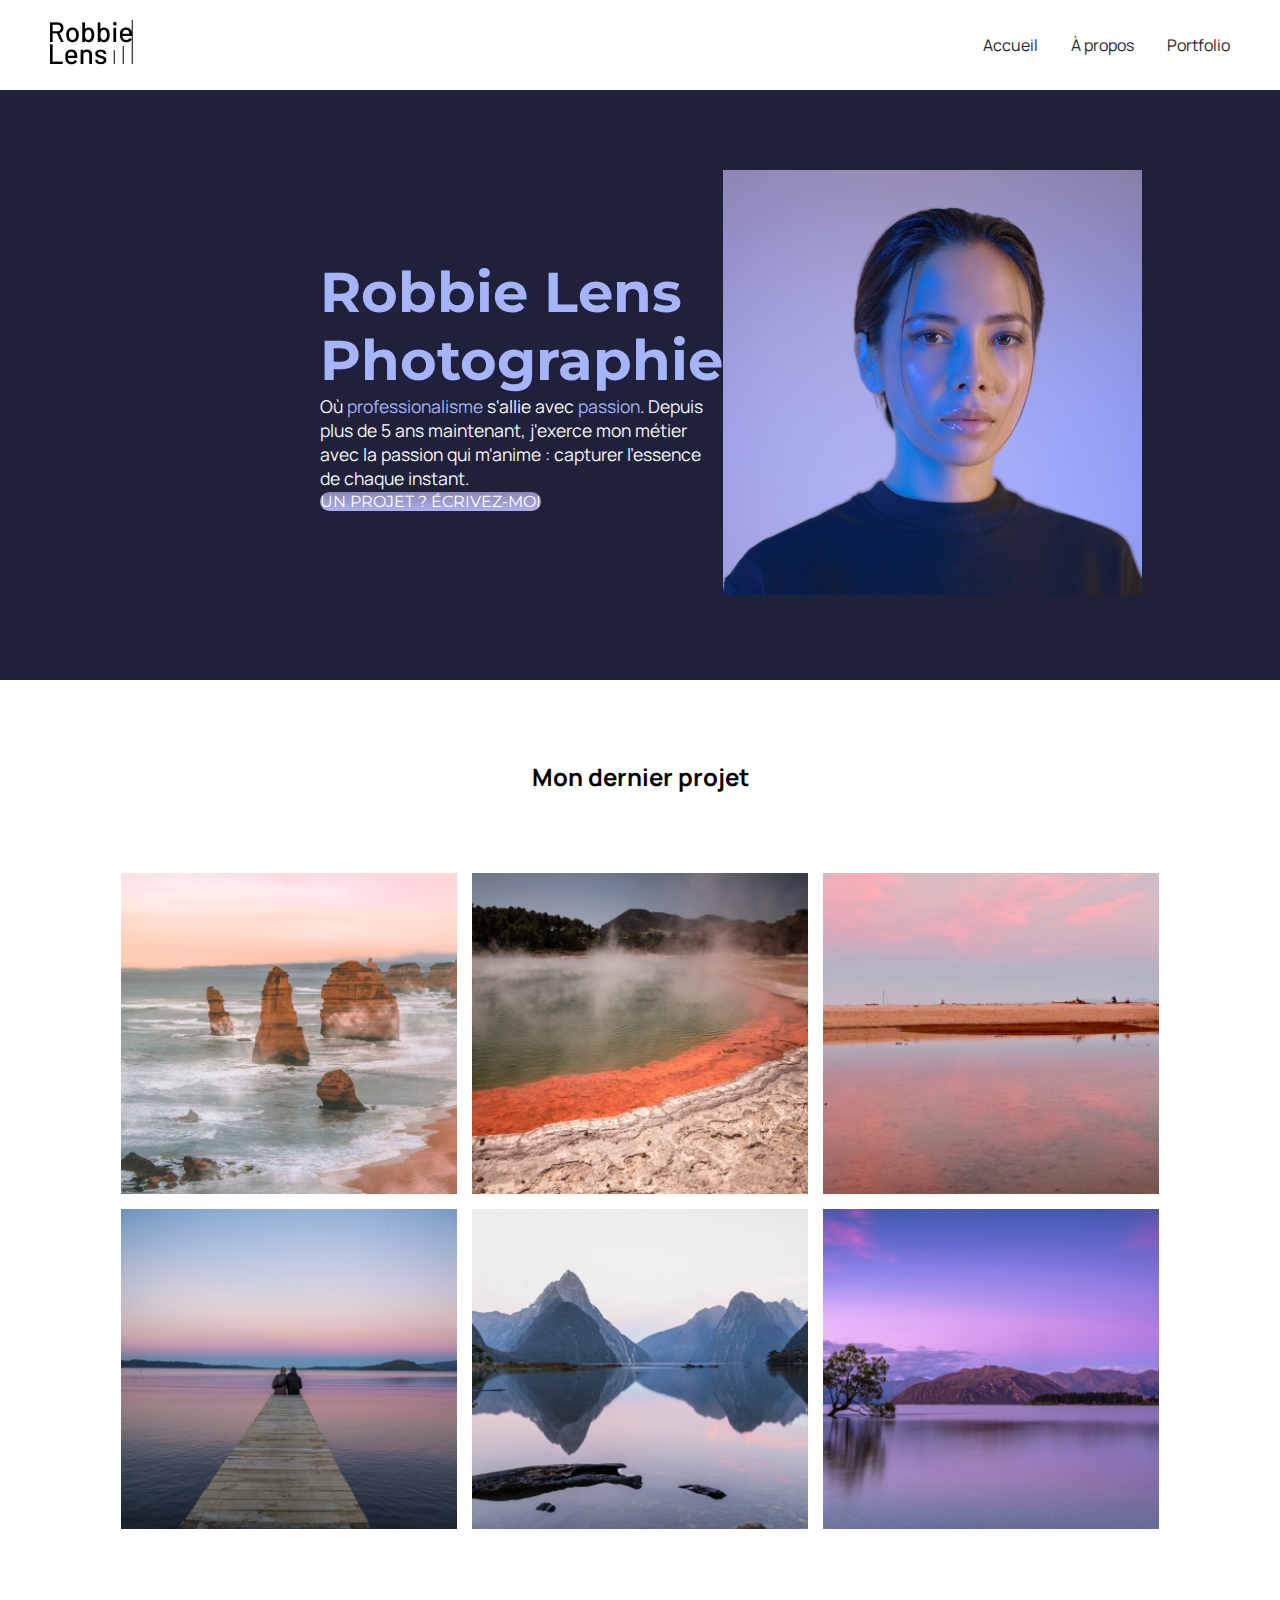
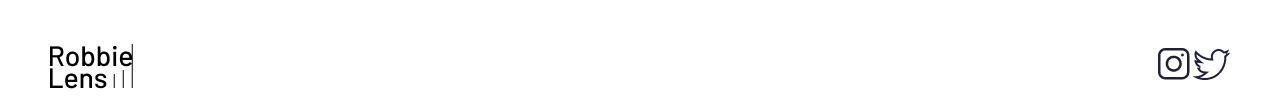
==== index.html @ ce2e547f "grid, flex, apropos, accueil, portfolio" ====
<!DOCTYPE html>
<html lang="fr">
    <head>
        <meta charset="utf-8">
        <link rel="stylesheet" href="style.css">
        <link rel="preconnect" href="https://fonts.googleapis.com">
        <link rel="preconnect" href="https://fonts.gstatic.com" crossorigin>
        <link href="https://fonts.googleapis.com/css2?family=Montserrat&display=swap" rel="stylesheet">
        <link href="https://fonts.googleapis.com/css2?family=Manrope&display=swap" rel="stylesheet">
        
        
        <title>Accueil _ Robbie Lens Photographie</title>
    </head>
    <body>
        <header>
            <div class="header">
                <nav>
                    <div class="logo">
                        <img src="images/logo.png" alt="logo de Robbie Lens">
                    </div>
                    <div class="menu">
                        <a href="index.html">Accueil</a>
                        <a href="a-propos.html">À propos</a>
                        <a href="portfolio.html">Portfolio</a>
                    </div>
                </nav>
            
            </div>
            
            
        </header>
        
        <main>
            <section class="section-accueil">
                <div class="accueil-detail">
                    <h1>Robbie Lens Photographie</h1>
                    <p> 
                        Où <em class="important">professionalisme</em> s'allie avec <em class="important"> passion</em>.
                        Depuis plus de 5 ans maintenant, 
                        j'exerce mon métier avec la passion
                        qui m'anime : capturer l'essence de chaque instant.
                    </p>
                    <div>
                        <a href="" class="cta">UN PROJET ? ÉCRIVEZ-MOI</a>
                    </div>
                </div>
                <div class="accueil-photo">
                    <img src="images/robbie-lens.png" alt="Portrait avec effet de la photographe Robbie Lens" >
                </div>
                
            </section>
            <section class="projet">
                <h2>Mon dernier projet</h2>
                <div class="grille-photo">
                    <img src="images/Accueil/element-1.png" alt="Instagram">
                    <img src="images/Accueil/element-2.png" alt="Instagram">
                    <img src="images/Accueil/element-3.png" alt="Instagram">
                    <img src="images/Accueil/element-4.png" alt="Instagram">
                    <img src="images/Accueil/element-5.png" alt="Instagram">
                    <img src="images/Accueil/element-6.png" alt="Instagram">
                </div>
            </section>
        </main>
   
        <footer>
            <div class="footer">
                <img src="images/logo.png" alt="Logo Robbie Lens" >
                <div>
                    <a href="https://www.instagram.com/" target="_blank" class="lien-icone"> 
                        <img src="images/instagram.png" alt="Instagram">
                    </a>
                    <a href="https://twitter.com/" target="_blank" class="lien-icone"> 
                        <img src="images/twitter.png" alt="Twitter">
                    </a>

                </div>
            </div>
        </footer>
        
        
    </body>
</html>
---- style.css ----
* {
    margin: 0;
}

body {
    font-family: 'Manrope', sans-serif;
    font-size: 1em;
    background-color: #1F2039;
}
  
a{
    color: #242424;
    text-decoration: none;
}
h1{
    font-size: 3.5em;
    font-family: 'Montserrat', sans-serif;
    color: #A5B4FC;
}
h2{
    color: #f9f8ff;
}
p, li{
    font-size: 1.1em;
    color: #F9F8FF;
}
.important{
    color: #A5B4FC;
    font-style: normal;
}
header{
    position: sticky;
    top: 0px;
}
header, footer{
    padding: 20px 50px;
    background-color: white;
}
.header, .footer, .projet{
    background-color: white;
    color:#242424
}
.cta{
    display: inline-block;
    font-family: 'Montserrat', sans-serif;
    color: white;
    background: linear-gradient(#8e86b5, #acaeed);
    border-radius: 50px;
}
.apropos{
    padding:50px;
    border-bottom: solid 1px;
    border-right: solid 1px;
    border-color: #8e86b5;
}
a:hover{
    text-decoration: underline;
}
.cta:hover{
    text-decoration: none;
    background: linear-gradient(#696484, #8788BA);
}
.lien-icone:hover{
    opacity: 0.5;
}
section{
    padding: 80px;
}
.apropos-main{
    width: 50%;
    margin:auto;
}
apropos h2{
    margin-top: 20px;
}
nav, .footer{
    display:flex;
    flex-direction: row;
    justify-content: space-between;
    align-items: center;
}
nav a{
    margin-left: 30px;
}
.section-accueil{
    display:flex;
    flex-direction: row;
    width: 50%;
    align-items: center;
    margin:auto;
    padding:80px;
}
.grille-photo{
    display: flex;
    flex-direction: row;
    flex-wrap: wrap; 
    justify-content: center;
    margin-bottom: 15px;
    gap: 15px; 
}
.grille-photo img{
    width: 30%;
}

.projet h2{
    color: black;
    text-align: center;
    margin-bottom: 80px;
}

.portfolio-section-photos {
    background-color: white;
}
  
.portfolio-section-photos h2 {
    color: #242424;
    margin-bottom: 80px;
}
  
.grid-paysages img,
.grid-portraits img {
    width: 100%;
    height: 100%;
    /* Même si vous ne connaissez pas cette propriété, vous en aurez besoin pour permettre aux images de respecter les dimensions de la grid CSS */
    object-fit: cover;
}
.grid-paysages{
    display: grid;
    grid-template-columns: 1fr 1fr 1fr;
    grid-template-rows: 300px 300px 300px;
    gap:15px;
}
.grid-portraits{
    display: grid;
    grid-template-columns: 1fr 1fr 1fr;
    grid-template-rows: 300px 300px ;
    gap:15px;
}
.portfolio-section-photos h2{
    margin-top: 50px;
}
.conteneur-photo{
    position: relative;
}

.black-square{
    display: flex;
    position: absolute;
    top: 0;
    bottom: 0;
    right: 0;
    left: 0;
    align-items:center;
    justify-content:center;
    color :white;
    background-color: rgba(0,0,0,0.7);
    display: none;
}
.conteneur-photo:hover .black-square{
    display: flex;
}
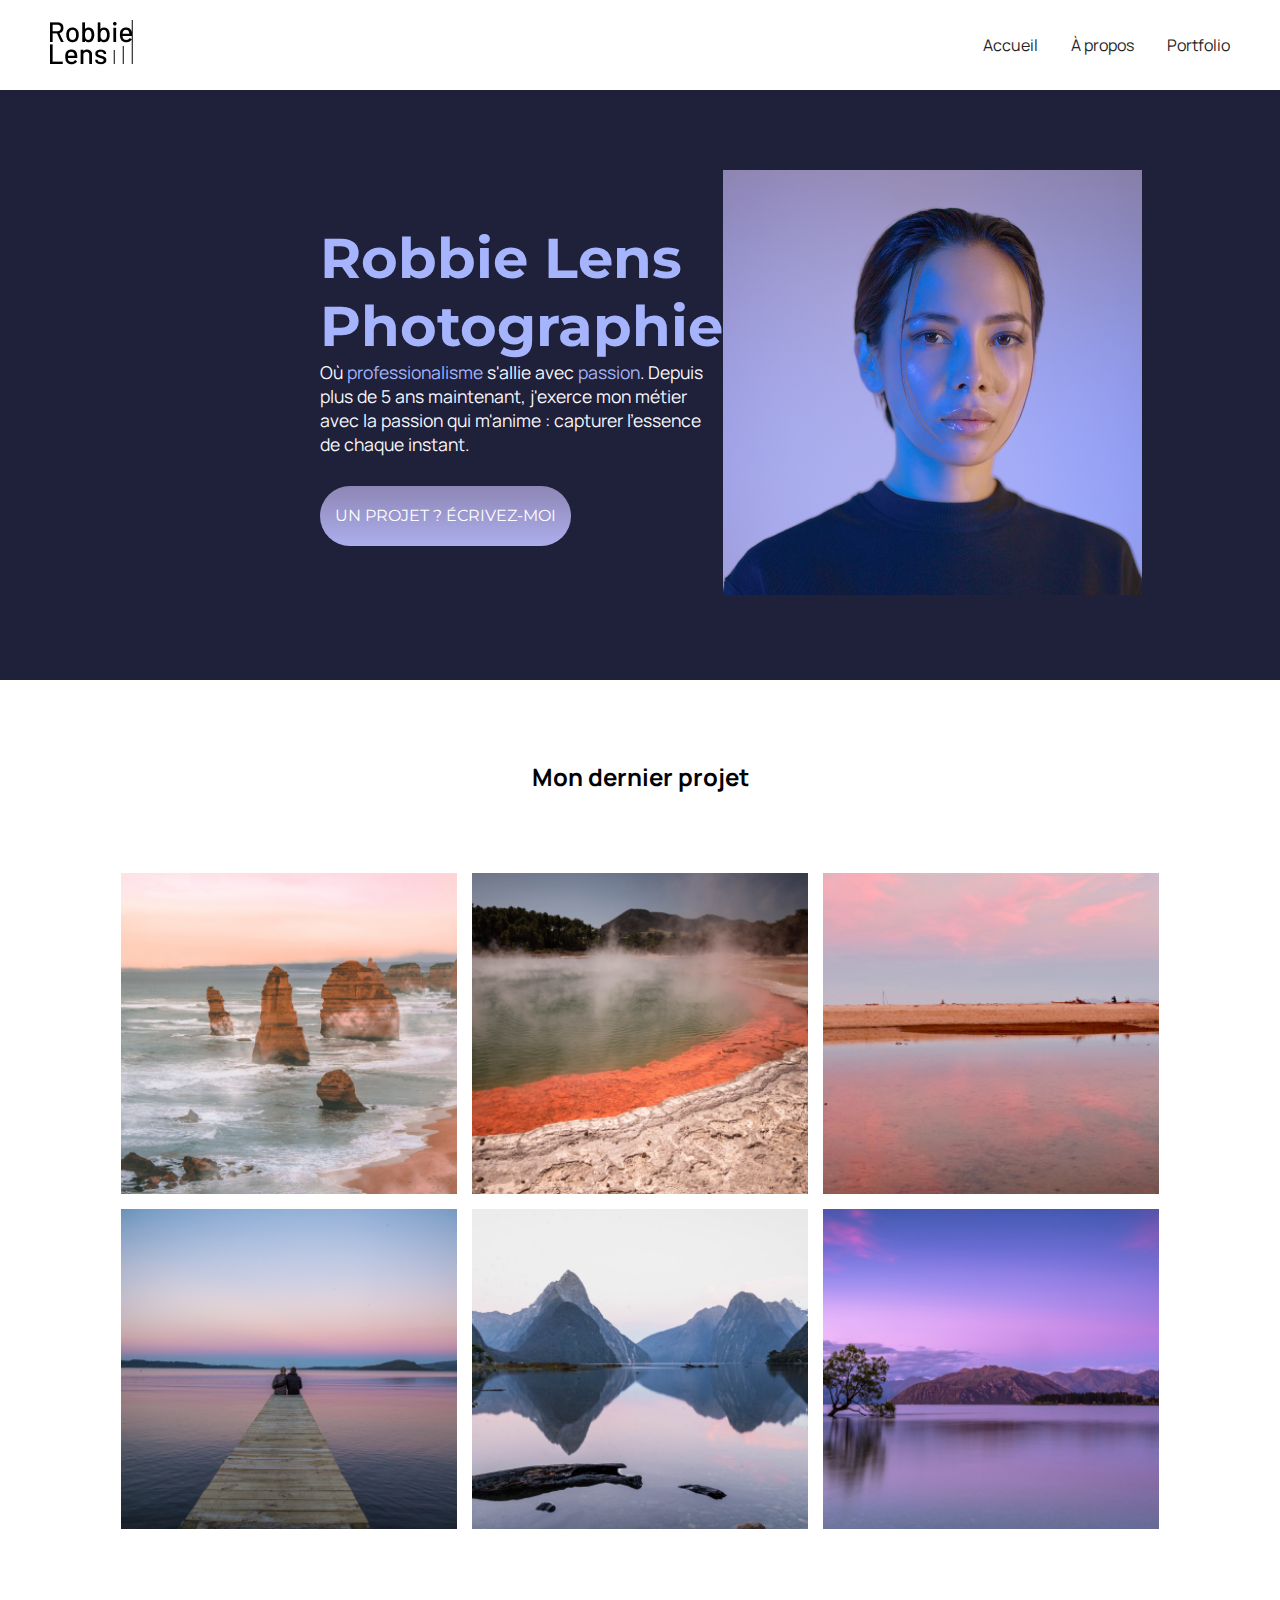
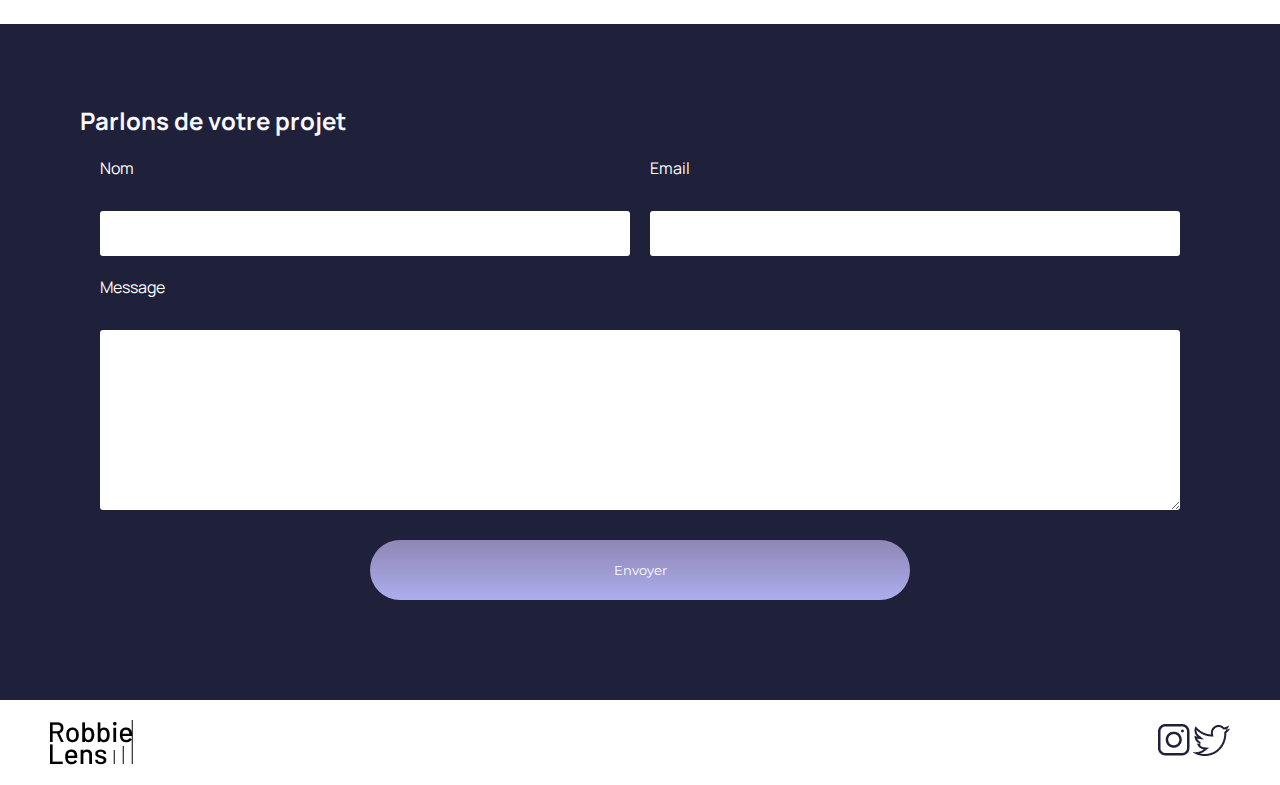
==== commit 0990b750: "add form, and responsive Media Queries" ====
--- a/index.html
+++ b/index.html
@@ -60,10 +60,34 @@
                     <img src="images/Accueil/element-6.png" alt="Instagram">
                 </div>
             </section>
+            <section class="section-contact">
+                <h2>Parlons de votre projet</h2>
+                <form method="get" action="">
+                    <div class="inputs">
+                        <div class ="input">
+                            <label for="nom">Nom</label><br>
+                            <input type="text" name="nom" id="nom">
+                        </div>
+                        <div class ="input">
+                            <label for="email">Email</label><br>
+                            <input type="text" name="email" id="email">    
+                        </div> 
+                    </div>
+                        
+                    
+                    <label for="message">Message</label><br>
+                    <textarea name="message" id="message" rows="10"></textarea>
+                    <input type="submit" value="Envoyer" class="cta">
+                        
+                        
+                    
+
+                </form>
+            </section>
         </main>
    
         <footer>
-            <div class="footer">
+            <div class="footer" >
                 <img src="images/logo.png" alt="Logo Robbie Lens" >
                 <div>
                     <a href="https://www.instagram.com/" target="_blank" class="lien-icone"> 
--- a/style.css
+++ b/style.css
@@ -46,13 +46,19 @@
     color: white;
     background: linear-gradient(#8e86b5, #acaeed);
     border-radius: 50px;
+    line-height: 30px;
+    text-align: center;
+    padding: 15px;
+    margin-top: 30px;
 }
 .apropos{
     padding:50px;
     border-bottom: solid 1px;
     border-right: solid 1px;
     border-color: #8e86b5;
-}
+    margin-bottom: 50px;
+}
+
 a:hover{
     text-decoration: underline;
 }
@@ -70,8 +76,17 @@
     width: 50%;
     margin:auto;
 }
-apropos h2{
-    margin-top: 20px;
+.apropos h2{
+    margin-top: 50px;
+    margin-bottom: 50px;
+}
+.portfolio-link{
+    display: flex;
+    align-content: center;
+    justify-content: center;
+    width: 100%;
+    margin-top: 80px;
+    margin: auto;
 }
 nav, .footer{
     display:flex;
@@ -158,4 +173,123 @@
 }
 .conteneur-photo:hover .black-square{
     display: flex;
+}
+.section-table{
+    padding:0px;
+}
+
+table{
+    text-align: center;
+    border: solid 1px #8e86b5;
+    border-collapse: collapse;
+    width: 100%;
+    color: white;
+    margin:auto;
+    margin-bottom: 30px;
+}
+caption{
+    margin-bottom:50px;
+}
+td, th{
+    border: solid 1px #8e86b5;
+    padding:15px;
+}
+td{
+    padding:80px 20px;
+}
+
+form{
+    color: white;
+    padding:20px;
+    display:flex;
+    flex-direction: column;
+}
+.inputs{
+    display:flex;
+    flex-direction: row;
+    flex-wrap: wrap;
+    gap:20px;
+
+}
+
+.input {
+    flex:1;
+   display: flex;
+   flex-direction: column;
+   margin-bottom: 20px;
+}
+
+input,
+textarea {
+  padding: 15px;
+  border-radius: 3px;
+  border: none;
+}
+
+label {
+  margin-bottom: 10px;
+}
+
+input[type="submit"]{
+    width:50%;
+    margin:auto;
+    margin-top:30px;
+}
+@media screen and (max-width: 996px) {
+    h1{
+        font-size: 2em;
+    }
+    form, .section-accueil{
+        max-width: 1000px;
+    }
+    .section-table{
+        display: none;
+    }
+    section{
+        padding:20px;
+    }
+    nav{
+        flex-direction: column;
+    }
+   .logo img{
+    margin-bottom: 20px;
+   }
+    .section-accueil{
+        flex-direction: column-reverse;
+        padding: 20px;
+        margin:0px;
+        width:  fit-content;
+    }
+    .accueil-photo{
+        width: 100%;
+    }
+    .accueil-photo img{
+        width: 100%;
+    }
+    .accueil-detail{
+        text-align: center;
+    }
+    .accueil-detail p{
+        margin-bottom: 20px;
+    }
+
+    .grid-paysages, .grid-portraits, .grille-photo{
+        display: flex;
+        flex-direction: column;
+        margin:0px;
+    }
+    .grille-photo img{
+        width: 100%;
+    }
+    h1{
+        margin-bottom: 20px;
+    }
+   .inputs{
+    flex-direction: column;
+   }
+   .apropos{
+    width:50%;
+    margin: auto;
+    padding: 20px;
+   }
 }